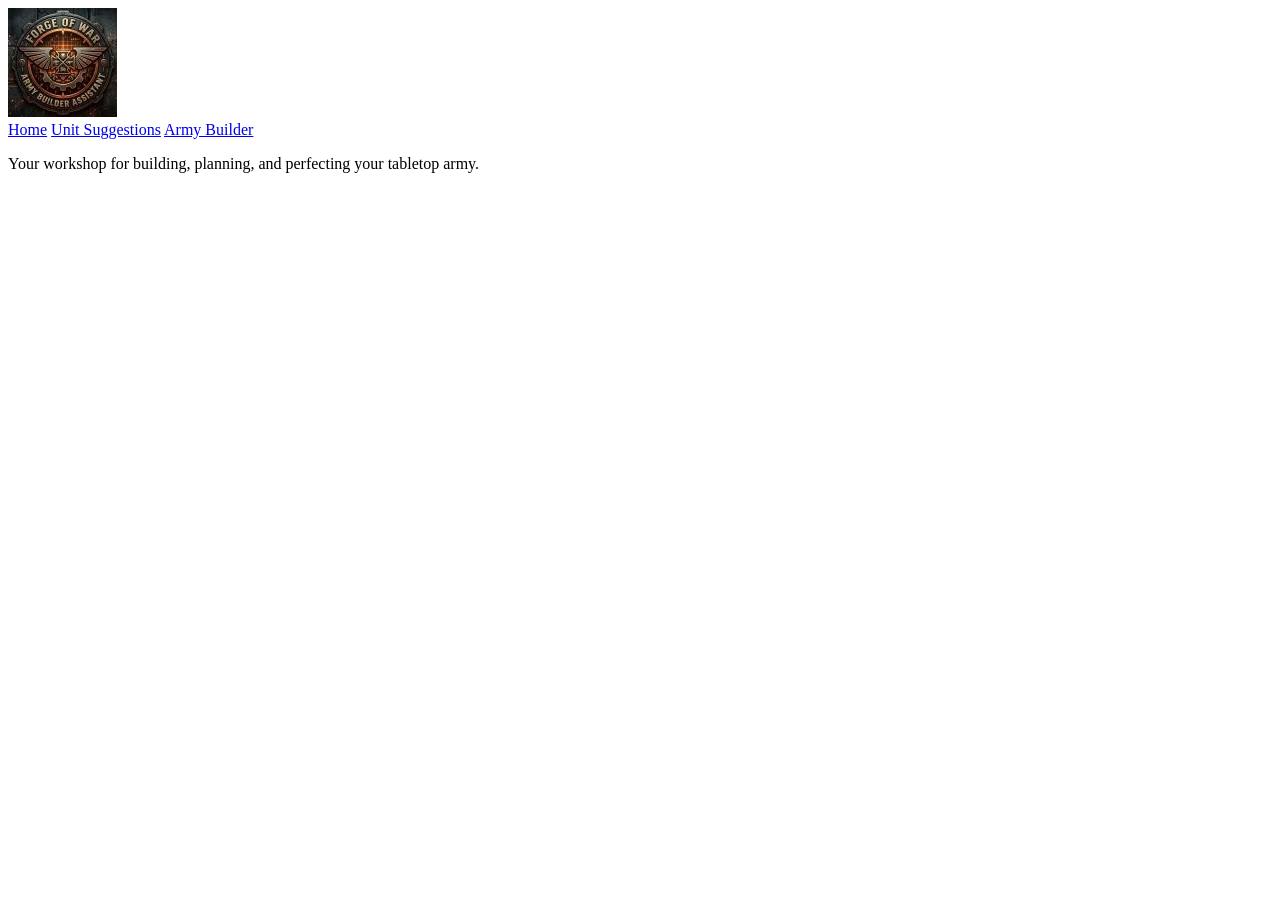
==== Unit-Suggestions.html @ e7486344 "created basic page outline" ====
<!--Tate is working on this page-->
<!DOCTYPE html>
<html lang="en">
<head>
    <meta charset="UTF-8">
    <meta name="viewport" content="width=device-width, initial-scale=1.0">
    <title>Forge of War - Home</title>
    <link rel="stylesheet" href="Styles.css">
</head>

<body>
    <header>
        <div class="logo"><img src="images/forge_of_war_logo.jpg" alt="forge_of_war_logo">
        </div>
        <nav>
            <a href="index.html" class="active">Home</a>
            <a href="Unit-Suggestions.html">Unit Suggestions</a>
            <a href="Army-Builder.html">Army Builder</a>
        </nav>
    </header>

    <main>

    </main>

    <footer>
        <p>Your workshop for building, planning, and perfecting your tabletop army.</p>
        <div class="social"></div>
    </footer>
    </main>
</body>

</html>
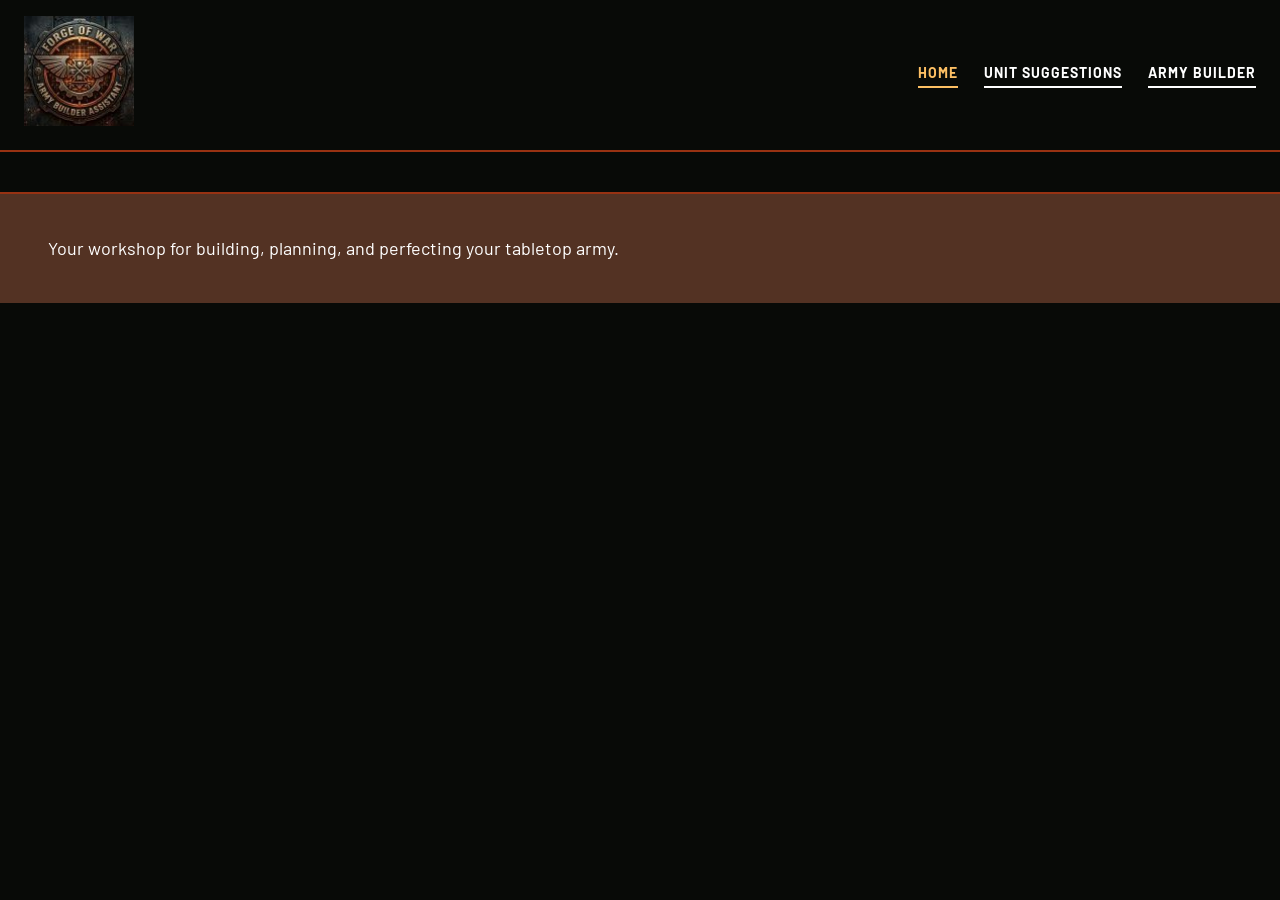
==== commit afa17212: "fixed stylesheet ref" ====
--- a/Unit-Suggestions.html
+++ b/Unit-Suggestions.html
@@ -5,7 +5,7 @@
     <meta charset="UTF-8">
     <meta name="viewport" content="width=device-width, initial-scale=1.0">
     <title>Forge of War - Home</title>
-    <link rel="stylesheet" href="Styles.css">
+    <link rel="stylesheet" href="styles.css">
 </head>
 
 <body>
--- a/styles.css
+++ b/styles.css
@@ -0,0 +1,127 @@
+@import url('https://fonts.googleapis.com/css2?family=Barlow:wght@400;700&display=swap');
+
+.hero{position: relative;
+}
+
+.hero img { 
+    width: 100%;
+    height: 350px;
+    object-fit: cover;
+    display: block;
+}
+.hero-title{
+    position: absolute;
+    left: 48px;
+    bottom: 24px;
+    margin: 0;
+    font-size: 36px;
+    text-shadow: 0 2px 10px #080a07;
+}
+body {
+    margin: 0;
+    background-color: #080a07;
+    color: white;
+    font-family: "Barlow", Arial, sans-serif;
+    font-size: 18px;
+    line-height: 1.6;
+
+
+}
+
+h1,h2,h3 {
+    color: #FCBF63;
+    text-transform: uppercase;
+    letter-spacing: 2px;
+}
+header {
+    display: flex;
+    align-items: center;
+    justify-content: space-between;
+    padding: 16px 24px;
+    border-bottom: 2px solid #983212;
+}
+
+.logo img {
+    width: 110px;
+}
+nav {
+    display: flex;
+    gap: 26px;
+}
+nav a {
+    color: white;
+    text-decoration: none;
+    text-transform: uppercase;
+    font-weight: 700;
+    font-size: 14px;
+    letter-spacing: 1px;
+    padding-bottom: 2px;
+    border-bottom: 2px solid;
+}
+nav a:hover{ 
+    color: #FCBF63;
+    border-bottom-color: #FCBF63;
+}
+nav a.active {
+    border-bottom-color: #FCBF63;
+    color: #FCBF63;
+}
+footer {
+    background-color: #533223;
+    border-top: 2px solid #983212;
+    padding: 22px 48px;
+    margin-top: 40px;
+    display: flex;
+    justify-content: space-between;
+    align-items: center;
+}
+
+
+main {
+    max-width: 1000px;
+    margin: 0 auto;
+}
+.intro { 
+    padding: 24px 48px;
+    border-bottom: 2px solid #983212;
+}
+.content {
+    padding: 28px 48px 36px;
+    gap: 20px;
+    display: flex;
+}
+.main-col {
+    flex: 2;
+}
+.side-col {
+    flex: 1;
+}
+.side-col .card img {
+    height: 120px
+}
+.card {
+    background-color: #533223;
+    border: 2px solid #983212;
+    border-radius: 6px;
+    padding: 16px;
+    margin-bottom: 20px;
+}
+.card img {
+    width: 100%;
+    height: 180px;
+    object-fit: cover;
+}
+.button { display: inline-block;
+background-color: #983212;
+color: white;
+text-transform: uppercase;
+font-weight: 700;
+font-size: 14px;
+padding: 10px 20px;
+border-radius: 4px;
+margin-top: 12px;
+}
+.button:hover {
+    background-color: #FCBF63;
+    color: #080a07;
+}
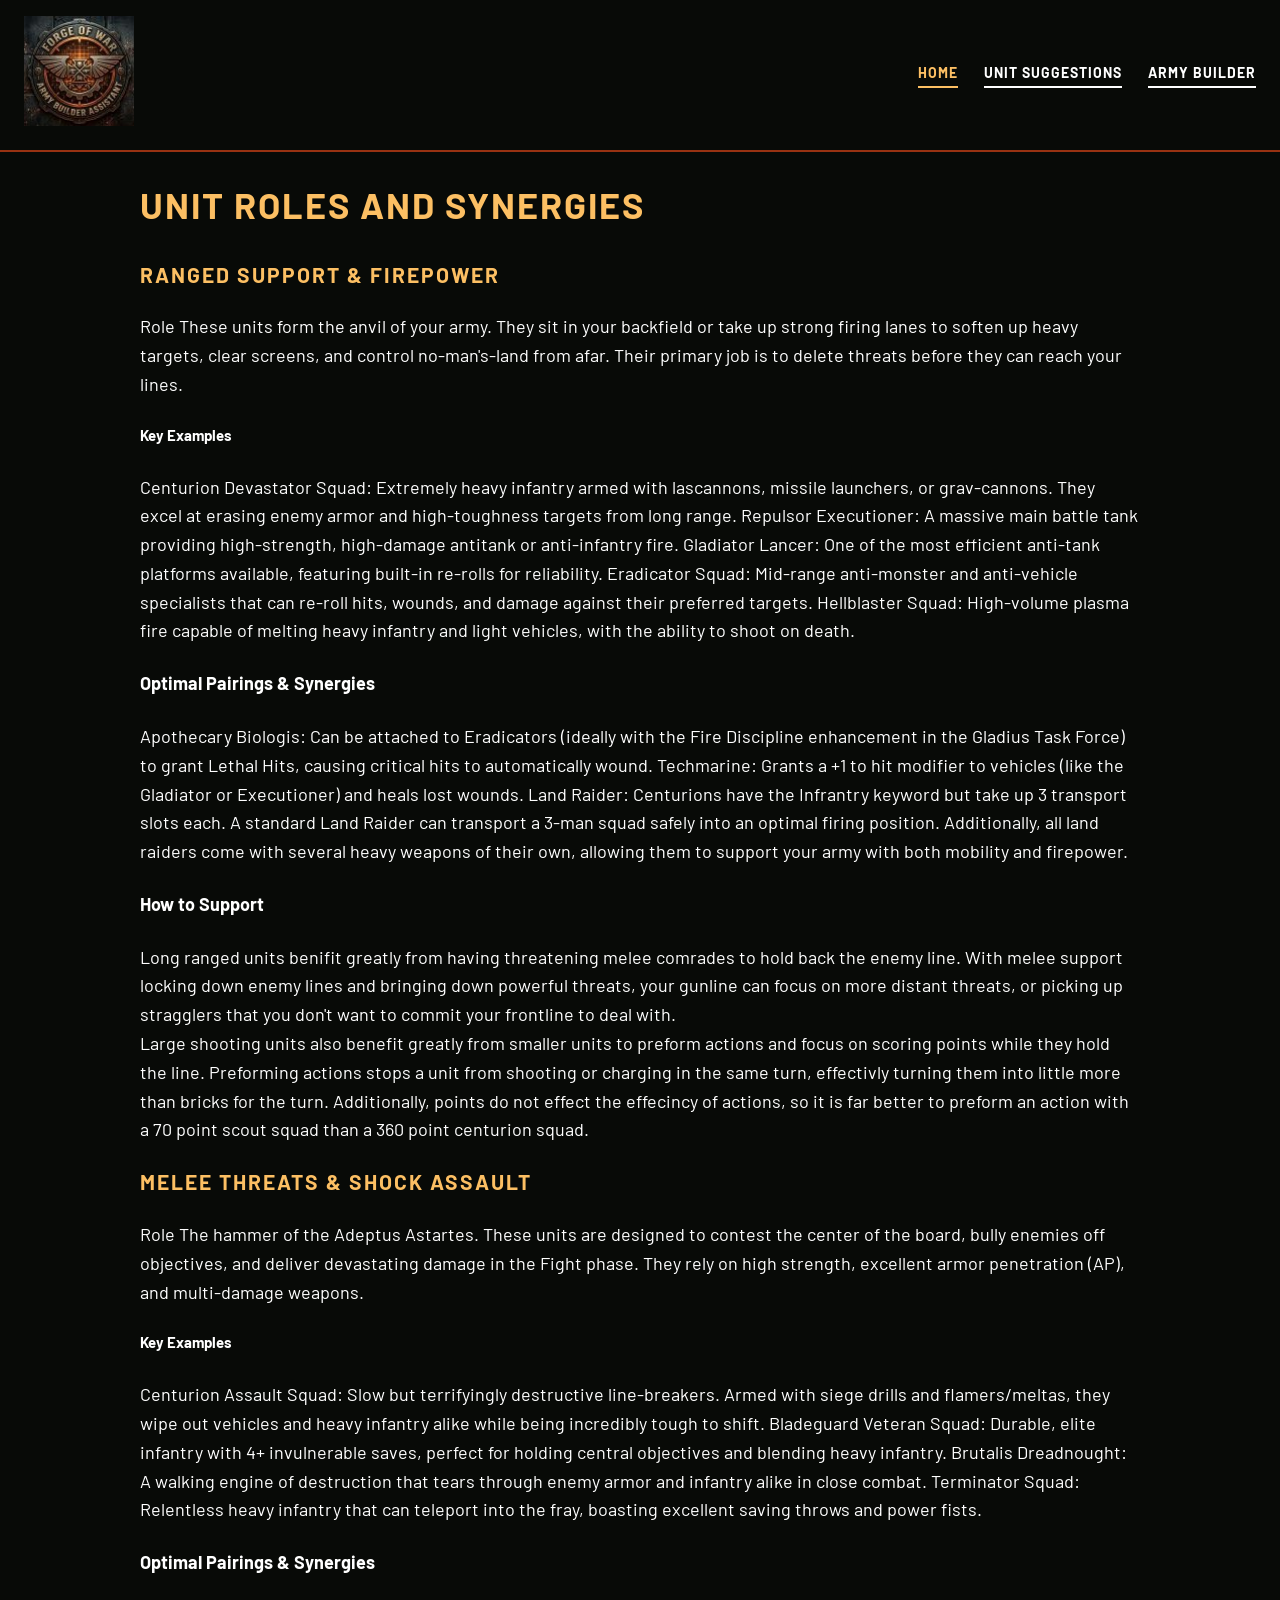
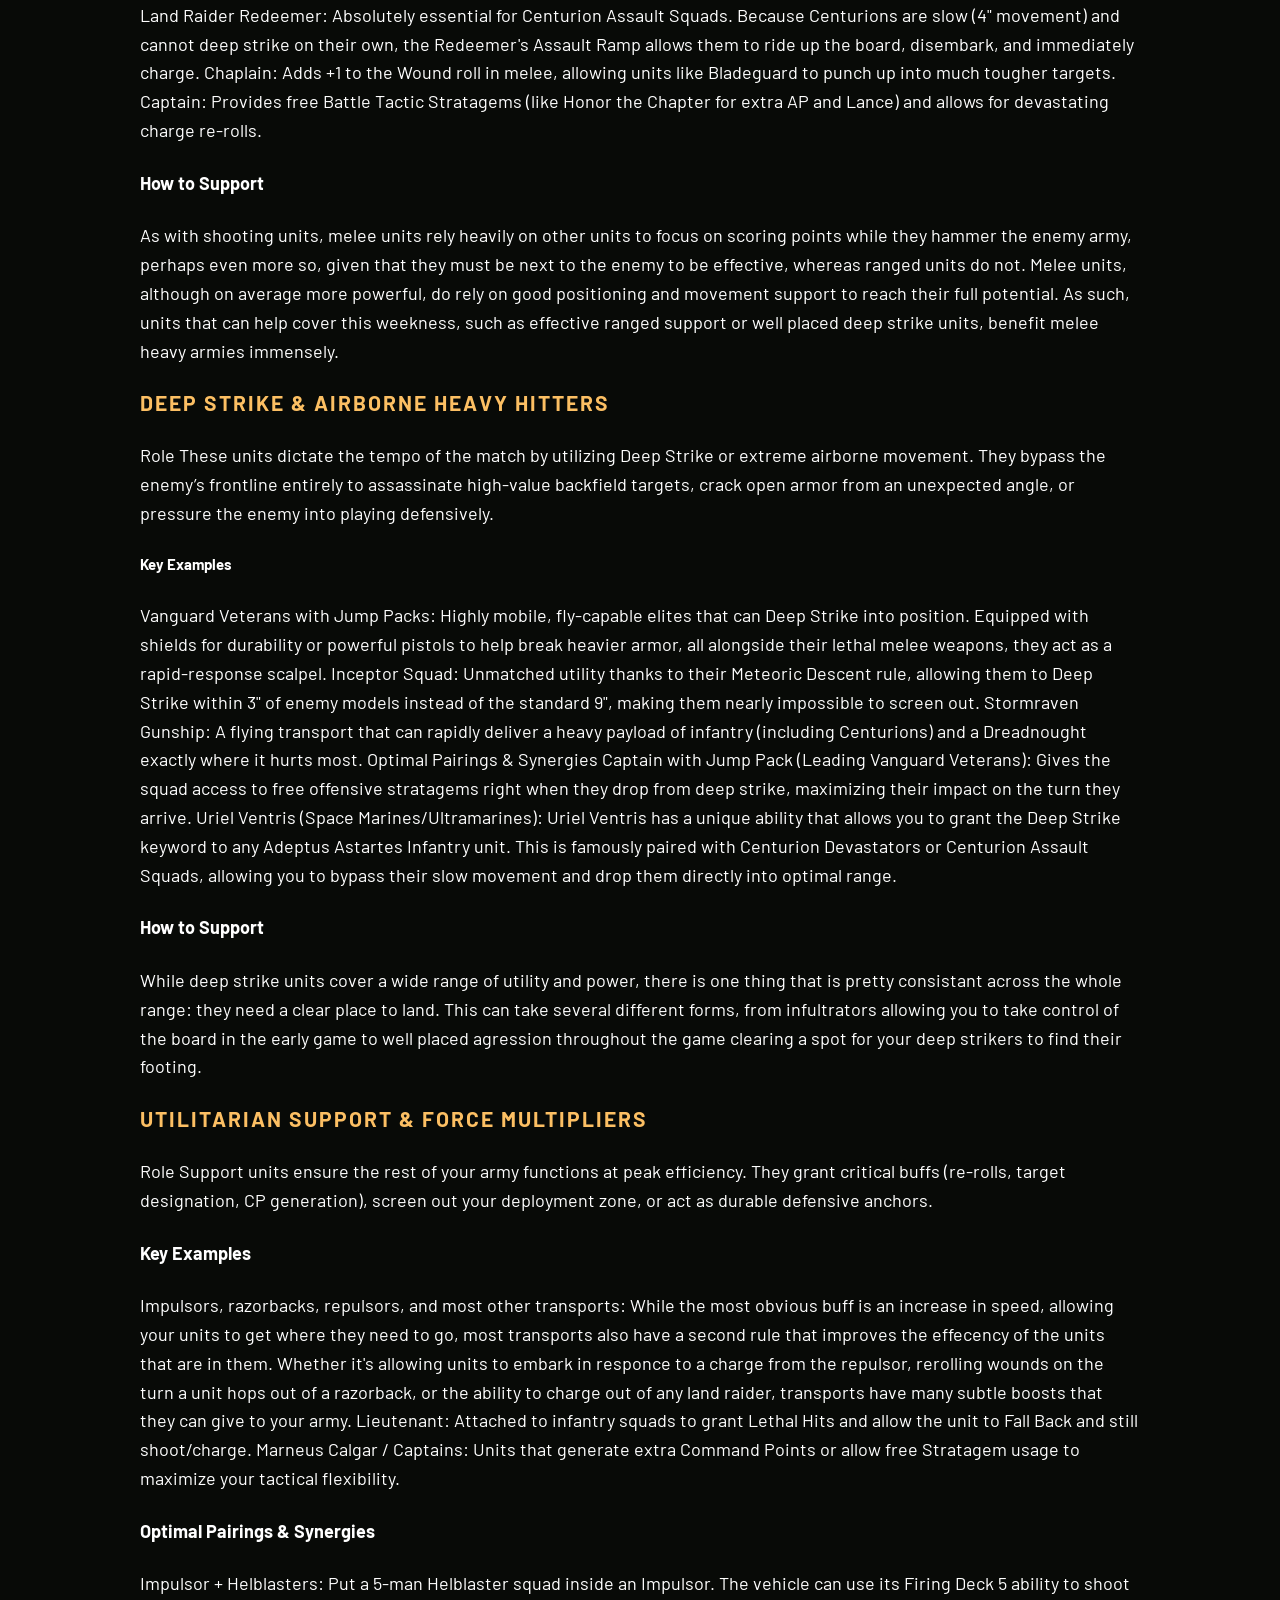
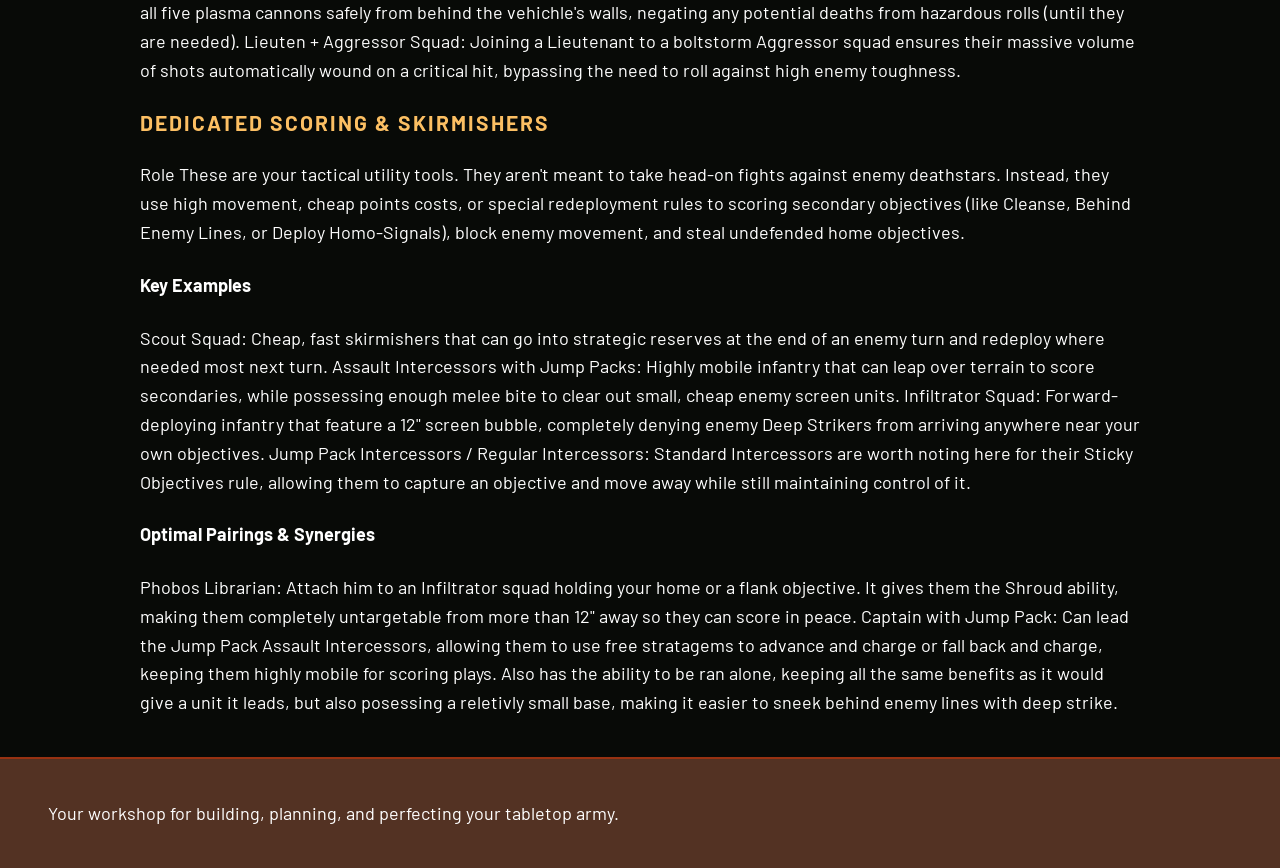
==== commit 32b09895: "added main content of subpage" ====
--- a/Unit-Suggestions.html
+++ b/Unit-Suggestions.html
@@ -1,6 +1,7 @@
 <!--Tate is working on this page-->
 <!DOCTYPE html>
 <html lang="en">
+
 <head>
     <meta charset="UTF-8">
     <meta name="viewport" content="width=device-width, initial-scale=1.0">
@@ -20,7 +21,172 @@
     </header>
 
     <main>
+        <h1>Unit roles and synergies</h1>
+        <p>
+        <h3> Ranged Support & Firepower</h3>
+        Role
+        These units form the anvil of your army. They sit in your backfield or take up strong firing lanes to soften up
+        heavy targets, clear screens, and control no-man's-land from afar. Their primary job is to delete threats before
+        they can reach your lines.
 
+        <h5>Key Examples</h5>
+        Centurion Devastator Squad: Extremely heavy infantry armed with lascannons, missile launchers, or grav-cannons.
+        They excel at erasing enemy armor and high-toughness targets from long range.
+
+        Repulsor Executioner: A massive main battle tank providing high-strength, high-damage antitank or anti-infantry
+        fire.
+
+        Gladiator Lancer: One of the most efficient anti-tank platforms available, featuring built-in re-rolls for
+        reliability.
+
+        Eradicator Squad: Mid-range anti-monster and anti-vehicle specialists that can re-roll hits, wounds, and damage
+        against their preferred targets.
+
+        Hellblaster Squad: High-volume plasma fire capable of melting heavy infantry and light vehicles, with the
+        ability to shoot on death.
+
+        <h4>Optimal Pairings & Synergies</h4>
+        Apothecary Biologis: Can be attached to Eradicators (ideally with the Fire Discipline enhancement in the Gladius
+        Task Force) to grant Lethal Hits, causing critical hits to automatically wound.
+
+        Techmarine: Grants a +1 to hit modifier to vehicles (like the Gladiator or Executioner) and heals lost wounds.
+
+        Land Raider: Centurions have the Infrantry keyword but take up 3 transport slots each. A standard Land Raider
+        can transport a 3-man squad safely into an optimal firing position. Additionally, all land raiders come with
+        several heavy weapons of their own, allowing them to support your army with both mobility and firepower.
+
+        <h4>How to Support</h4>
+        Long ranged units benifit greatly from having threatening melee comrades to hold back the enemy line. With melee
+        support locking down enemy lines and bringing down powerful threats, your gunline can focus on more distant
+        threats, or picking up stragglers that you don't want to commit your frontline to deal with.
+        <br> Large shooting units also benefit greatly from smaller units to preform actions and focus on scoring points
+        while they hold the line. Preforming actions stops a unit from shooting or charging in the same turn, effectivly
+        turning them into little more than bricks for the turn. Additionally, points do not effect the effecincy of
+        actions, so it is far better to preform an action with a 70 point scout squad than a 360 point centurion squad.
+
+        <h3>Melee Threats & Shock Assault</h3>
+        Role
+        The hammer of the Adeptus Astartes. These units are designed to contest the center of the board, bully enemies
+        off objectives, and deliver devastating damage in the Fight phase. They rely on high strength, excellent armor
+        penetration (AP), and multi-damage weapons.
+
+        <h5>Key Examples</h5>
+        Centurion Assault Squad: Slow but terrifyingly destructive line-breakers. Armed with siege drills and
+        flamers/meltas, they wipe out vehicles and heavy infantry alike while being incredibly tough to shift.
+
+        Bladeguard Veteran Squad: Durable, elite infantry with 4+ invulnerable saves, perfect for holding central
+        objectives and blending heavy infantry.
+
+        Brutalis Dreadnought: A walking engine of destruction that tears through enemy armor and infantry alike in close
+        combat.
+
+        Terminator Squad: Relentless heavy infantry that can teleport into the fray, boasting excellent saving throws
+        and power fists.
+
+        <h4>Optimal Pairings & Synergies</h4>
+        Land Raider Redeemer: Absolutely essential for Centurion Assault Squads. Because Centurions are slow (4"
+        movement) and cannot deep strike on their own, the Redeemer's Assault Ramp allows them to ride up the board,
+        disembark, and immediately charge.
+
+        Chaplain: Adds +1 to the Wound roll in melee, allowing units like Bladeguard to punch up into much tougher
+        targets.
+
+        Captain: Provides free Battle Tactic Stratagems (like Honor the Chapter for extra AP and Lance) and allows for
+        devastating charge re-rolls.
+
+        <h4>How to Support</h4>
+        As with shooting units, melee units rely heavily on other units to focus on scoring points while they hammer the
+        enemy army, perhaps even more so, given that they must be next to the enemy to be effective, whereas ranged
+        units do not.
+        Melee units, although on average more powerful, do rely on good positioning and movement support to reach their
+        full potential. As such, units that can help cover this weekness, such as effective ranged support or well
+        placed deep strike units, benefit melee heavy armies immensely.
+
+        <h3>Deep Strike & Airborne Heavy Hitters</h3>
+        Role
+        These units dictate the tempo of the match by utilizing Deep Strike or extreme airborne movement. They bypass
+        the enemy’s frontline entirely to assassinate high-value backfield targets, crack open armor from an unexpected
+        angle, or pressure the enemy into playing defensively.
+
+        <h5>Key Examples</h5>
+        Vanguard Veterans with Jump Packs: Highly mobile, fly-capable elites that can Deep Strike into position.
+        Equipped with shields for durability or powerful pistols to help break heavier armor, all alongside their lethal
+        melee weapons, they act as a rapid-response scalpel.
+
+        Inceptor Squad: Unmatched utility thanks to their Meteoric Descent rule, allowing them to Deep Strike within 3"
+        of enemy models instead of the standard 9", making them nearly impossible to screen out.
+
+        Stormraven Gunship: A flying transport that can rapidly deliver a heavy payload of infantry (including
+        Centurions) and a Dreadnought exactly where it hurts most.
+
+        Optimal Pairings & Synergies
+        Captain with Jump Pack (Leading Vanguard Veterans): Gives the squad access to free offensive stratagems right
+        when they drop from deep strike, maximizing their impact on the turn they arrive.
+
+        Uriel Ventris (Space Marines/Ultramarines): Uriel Ventris has a unique ability that allows you to grant the Deep
+        Strike keyword to any Adeptus Astartes Infantry unit. This is famously paired with Centurion Devastators or
+        Centurion Assault Squads, allowing you to bypass their slow movement and drop them directly into optimal range.
+
+        <h4>How to Support</h4>
+        While deep strike units cover a wide range of utility and power, there is one thing that is pretty consistant
+        across the whole range: they need a clear place to land. This can take several different forms, from
+        infultrators allowing you to take control of the board in the early game to well placed agression throughout the
+        game clearing a spot for your deep strikers to find their footing.
+
+        <h3>Utilitarian Support & Force Multipliers</h3>
+        Role
+        Support units ensure the rest of your army functions at peak efficiency. They grant critical buffs (re-rolls,
+        target designation, CP generation), screen out your deployment zone, or act as durable defensive anchors.
+
+        <h4>Key Examples</h4>
+
+        Impulsors, razorbacks, repulsors, and most other transports: While the most obvious buff is an increase in
+        speed, allowing your units to get where they need to go, most transports also have a second rule that improves
+        the effecency of the units that are in them. Whether it's allowing units to embark in responce to a charge from
+        the repulsor, rerolling wounds on the turn a unit hops out of a razorback, or the ability to charge out of any
+        land raider, transports have many subtle boosts that they can give to your army.
+        Lieutenant: Attached to infantry squads to grant Lethal Hits and allow the unit to Fall Back and still
+        shoot/charge.
+
+        Marneus Calgar / Captains: Units that generate extra Command Points or allow free Stratagem usage to maximize
+        your tactical flexibility.
+
+        <h4>Optimal Pairings & Synergies</h4>
+        Impulsor + Helblasters: Put a 5-man Helblaster squad inside an Impulsor. The vehicle can use its Firing Deck 5
+        ability to shoot all five plasma cannons safely from behind the vehichle's walls, negating any potential deaths
+        from hazardous rolls (until they are needed).
+
+        Lieuten + Aggressor Squad: Joining a Lieutenant to a boltstorm Aggressor squad ensures their massive volume of
+        shots automatically wound on a critical hit, bypassing the need to roll against high enemy toughness.</p>
+
+        <h3>Dedicated Scoring & Skirmishers</h3>
+        Role
+        These are your tactical utility tools. They aren't meant to take head-on fights against enemy deathstars.
+        Instead, they use high movement, cheap points costs, or special redeployment rules to scoring secondary
+        objectives (like Cleanse, Behind Enemy Lines, or Deploy Homo-Signals), block enemy movement, and steal
+        undefended home objectives.
+
+        <h4>Key Examples</h4>
+        Scout Squad: Cheap, fast skirmishers that can go into strategic reserves at the end of an enemy turn and
+        redeploy where needed most next turn.
+
+        Assault Intercessors with Jump Packs: Highly mobile infantry that can leap over terrain to score secondaries,
+        while possessing enough melee bite to clear out small, cheap enemy screen units.
+
+        Infiltrator Squad: Forward-deploying infantry that feature a 12" screen bubble, completely denying enemy Deep
+        Strikers from arriving anywhere near your own objectives.
+
+        Jump Pack Intercessors / Regular Intercessors: Standard Intercessors are worth noting here for their Sticky
+        Objectives rule, allowing them to capture an objective and move away while still maintaining control of it.
+
+        <h4>Optimal Pairings & Synergies</h4>
+        Phobos Librarian: Attach him to an Infiltrator squad holding your home or a flank objective. It gives them the
+        Shroud ability, making them completely untargetable from more than 12" away so they can score in peace.
+
+        Captain with Jump Pack: Can lead the Jump Pack Assault Intercessors, allowing them to use free stratagems to
+        advance and charge or fall back and charge, keeping them highly mobile for scoring plays. Also has the ability
+        to be ran alone, keeping all the same benefits as it would give a unit it leads, but also posessing a reletivly
+        small base, making it easier to sneek behind enemy lines with deep strike.
     </main>
 
     <footer>
